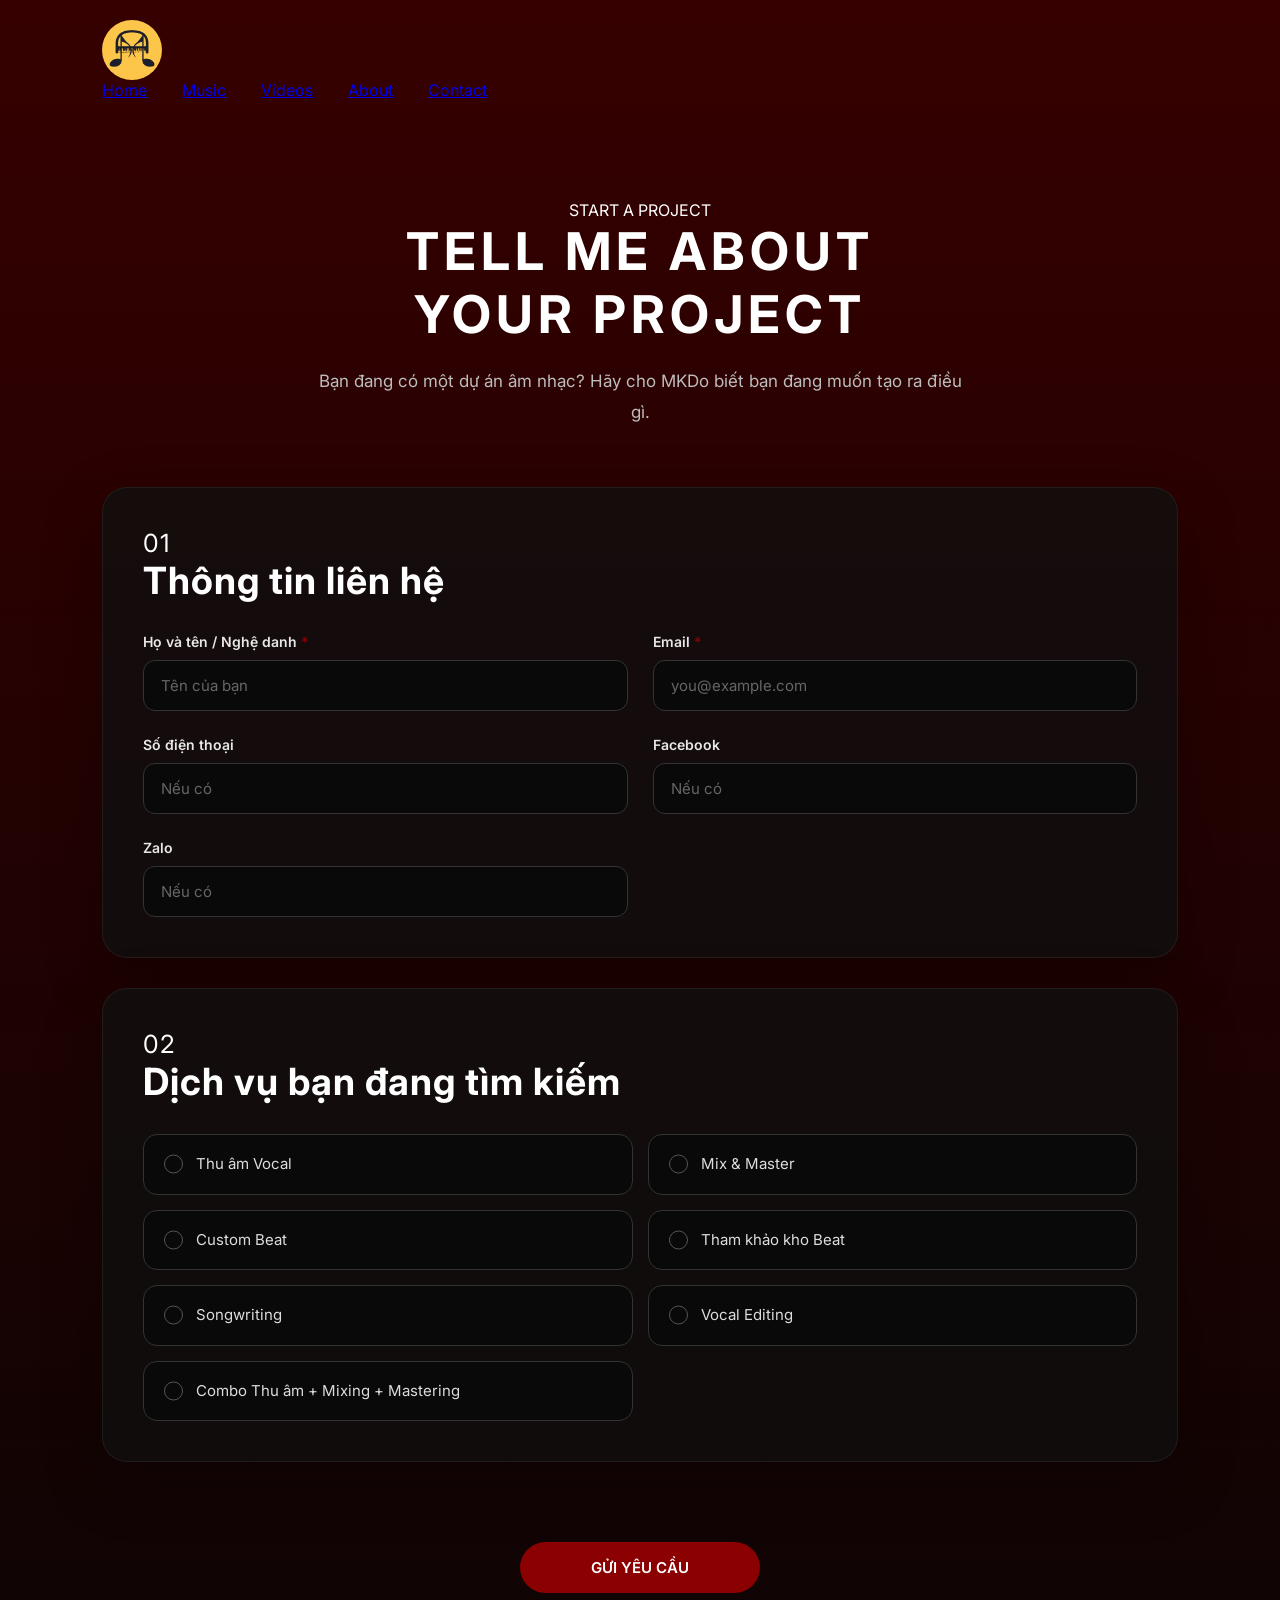
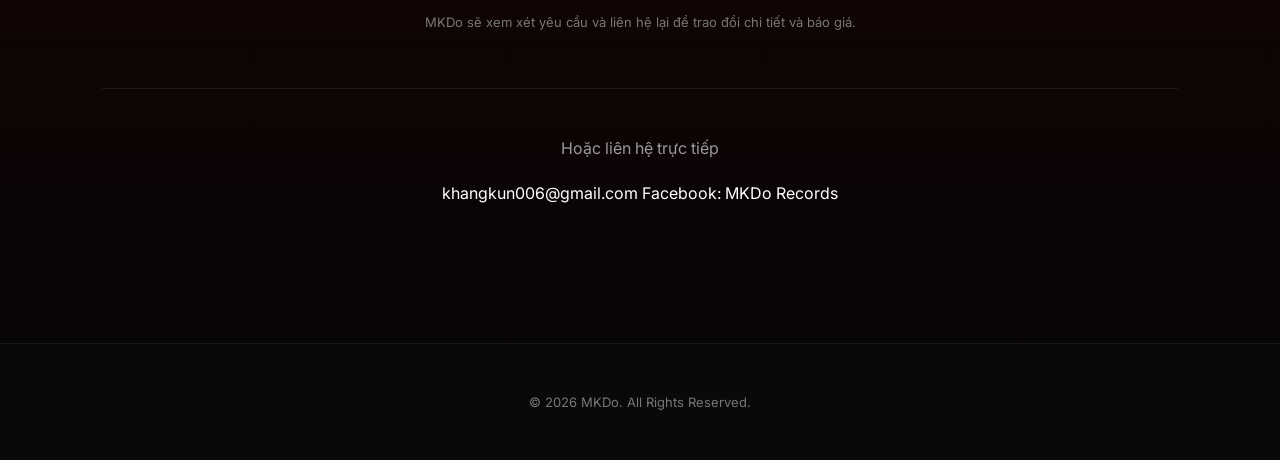
==== contact.html @ 84977eb6 "contact form" ====
<!DOCTYPE html>
<html lang="vi">

<head>

    <meta charset="UTF-8">

    <meta
        name="viewport"
        content="width=device-width, initial-scale=1.0"
    >

    <title>Contact | MKDo</title>

    <!-- Giữ font giống website hiện tại -->
    <link rel="preconnect" href="https://fonts.googleapis.com">

    <link
        href="https://fonts.googleapis.com/css2?family=Inter:wght@300;400;500;600;700;800&display=swap"
        rel="stylesheet"
    >

    <!-- Font Awesome nếu website hiện tại đang dùng -->
    <link
        rel="stylesheet"
        href="https://cdnjs.cloudflare.com/ajax/libs/font-awesome/6.5.2/css/all.min.css"
    >

    <!-- Dùng CSS hiện tại -->
    <link
        rel="stylesheet"
        href="css/style.css"
    >

</head>


<body>


<!-- ================= HEADER ================= -->

<header>

    <div class="logo">

        <a href="index.html">

            <img
                src="assets/images/logo.jpg"
                alt="MKDo"
            >

        </a>

    </div>


    <nav class="nav-links">

        <a href="index.html#home">
            Home
        </a>

        <a href="index.html#music">
            Music
        </a>

        <a href="index.html#videos">
            Videos
        </a>

        <a href="index.html#about">
            About
        </a>

        <a href="index.html#contact">
            Contact
        </a>

    </nav>


    <button
        class="menu-toggle"
        aria-label="Open menu"
    >
        ☰
    </button>

</header>


<div class="menu-overlay"></div>



<!-- ================= CONTACT FORM ================= -->

<main class="project-page">


    <section class="project-section">


        <div class="project-container">


            <!-- ================= HEADING ================= -->

            <div class="project-heading">

                <span class="section-label">
                    START A PROJECT
                </span>

                <h1>
                    TELL ME ABOUT<br>
                    YOUR PROJECT
                </h1>

                <p>
                    Bạn đang có một dự án âm nhạc?
                    Hãy cho MKDo biết bạn đang muốn
                    tạo ra điều gì.
                </p>

            </div>



            <!-- ================= FORM ================= -->

            <form
                id="projectForm"
                class="project-form"
                novalidate
            >


                <!-- ================= 01 ================= -->

                <div class="form-section">


                    <div class="form-section-title">

                        <span>
                            01
                        </span>

                        <h2>
                            Thông tin liên hệ
                        </h2>

                    </div>


                    <div class="form-grid">


                        <!-- NAME -->

                        <div class="form-group">

                            <label for="name">
                                Họ và tên / Nghệ danh
                                <span>*</span>
                            </label>

                            <input
                                type="text"
                                id="name"
                                name="name"
                                placeholder="Tên của bạn"
                                required
                            >

                            <small class="form-error"></small>

                        </div>


                        <!-- EMAIL -->

                        <div class="form-group">

                            <label for="email">
                                Email
                                <span>*</span>
                            </label>

                            <input
                                type="email"
                                id="email"
                                name="email"
                                placeholder="you@example.com"
                                required
                            >

                            <small class="form-error"></small>

                        </div>


                        <!-- PHONE -->

                        <div class="form-group">

                            <label for="phone">
                                Số điện thoại
                            </label>

                            <input
                                type="tel"
                                id="phone"
                                name="phone"
                                placeholder="Nếu có"
                            >

                        </div>


                        <!-- FACEBOOK -->

                        <div class="form-group">

                            <label for="facebook">
                                Facebook
                            </label>

                            <input
                                type="text"
                                id="facebook"
                                name="facebook"
                                placeholder="Nếu có"
                            >

                        </div>


                        <!-- ZALO -->

                        <div class="form-group">

                            <label for="zalo">
                                Zalo
                            </label>

                            <input
                                type="text"
                                id="zalo"
                                name="zalo"
                                placeholder="Nếu có"
                            >

                        </div>


                    </div>

                </div>



                <!-- ================= 02 ================= -->

                <div class="form-section">


                    <div class="form-section-title">

                        <span>
                            02
                        </span>

                        <h2>
                            Dịch vụ bạn đang tìm kiếm
                        </h2>

                    </div>


                    <div class="service-options">


                        <label class="service-option">

                            <input
                                type="radio"
                                name="service"
                                value="Thu âm Vocal"
                                required
                            >

                            <span>
                                Thu âm Vocal
                            </span>

                        </label>


                        <label class="service-option">

                            <input
                                type="radio"
                                name="service"
                                value="Mix & Master"
                            >

                            <span>
                                Mix & Master
                            </span>

                        </label>


                        <label class="service-option">

                            <input
                                type="radio"
                                name="service"
                                value="Custom Beat"
                            >

                            <span>
                                Custom Beat
                            </span>

                        </label>


                        <label class="service-option">

                            <input
                                type="radio"
                                name="service"
                                value="Tham khảo kho Beat"
                            >

                            <span>
                                Tham khảo kho Beat
                            </span>

                        </label>


                        <label class="service-option">

                            <input
                                type="radio"
                                name="service"
                                value="Songwriting"
                            >

                            <span>
                                Songwriting
                            </span>

                        </label>


                        <label class="service-option">

                            <input
                                type="radio"
                                name="service"
                                value="Vocal Editing"
                            >

                            <span>
                                Vocal Editing
                            </span>

                        </label>


                        <label class="service-option">

                            <input
                                type="radio"
                                name="service"
                                value="Combo Thu âm + Mixing + Mastering"
                            >

                            <span>
                                Combo Thu âm + Mixing + Mastering
                            </span>

                        </label>


                    </div>


                    <small class="form-error service-error"></small>


                </div>



                <!-- ================= 03 ================= -->

                <div
                    id="projectDetails"
                    class="form-section project-details hidden"
                >


                    <div class="form-section-title">

                        <span>
                            03
                        </span>

                        <h2>
                            Thông tin dự án
                        </h2>

                    </div>


                    <div class="form-grid">


                        <!-- GENRE -->

                        <div class="form-group">

                            <label for="genre">
                                Thể loại / phong cách
                            </label>

                            <input
                                type="text"
                                id="genre"
                                name="genre"
                                placeholder="Ví dụ: Pop, R&B, Rap..."
                            >

                        </div>


                        <!-- BPM -->

                        <div
                            class="form-group field-bpm hidden"
                        >

                            <label for="bpm">
                                BPM
                            </label>

                            <input
                                type="text"
                                id="bpm"
                                name="bpm"
                                placeholder="Nếu biết"
                            >

                        </div>


                        <!-- KEY -->

                        <div
                            class="form-group field-key hidden"
                        >

                            <label for="key">
                                Key / Tông
                            </label>

                            <input
                                type="text"
                                id="key"
                                name="key"
                                placeholder="Nếu biết"
                            >

                        </div>


                        <!-- BUDGET -->

                        <div class="form-group">

                            <label for="budget">
                                Ngân sách dự kiến
                            </label>

                            <select
                                id="budget"
                                name="budget"
                            >

                                <option value="">
                                    Chọn mức ngân sách
                                </option>

                                <option>
                                    Dưới 500.000đ
                                </option>

                                <option>
                                    500.000đ – 1.000.000đ
                                </option>

                                <option>
                                    1.000.000đ – 3.000.000đ
                                </option>

                                <option>
                                    3.000.000đ – 5.000.000đ
                                </option>

                                <option>
                                    Trên 5.000.000đ
                                </option>

                                <option>
                                    Chưa xác định
                                </option>

                            </select>

                        </div>


                        <!-- DEADLINE -->

                        <div class="form-group">

                            <label for="deadline">
                                Thời gian mong muốn hoàn thành
                            </label>

                            <select
                                id="deadline"
                                name="deadline"
                            >

                                <option value="">
                                    Chọn thời gian
                                </option>

                                <option>
                                    Không gấp
                                </option>

                                <option>
                                    Trong 1 tuần
                                </option>

                                <option>
                                    1–2 tuần
                                </option>

                                <option>
                                    2–4 tuần
                                </option>

                                <option>
                                    Ngày cụ thể
                                </option>

                            </select>

                        </div>


                        <!-- REFERENCE -->

                        <div class="form-group full-width">

                            <label for="reference">
                                Reference / Nghệ sĩ /
                                Bài hát tham khảo
                            </label>

                            <input
                                type="text"
                                id="reference"
                                name="reference"
                                placeholder="Ví dụ: Die With A Smile, Bruno Mars..."
                            >

                        </div>


                        <!-- REFERENCE LINK -->

                        <div class="form-group full-width">

                            <label for="referenceLink">
                                Link Reference
                            </label>

                            <input
                                type="url"
                                id="referenceLink"
                                name="referenceLink"
                                placeholder="YouTube / Spotify / link khác"
                            >

                        </div>


                        <!-- GOOGLE DRIVE -->

                        <div
                            class="form-group
                            full-width
                            field-drive
                            hidden"
                        >

                            <label for="driveLink">
                                Link Google Drive của demo /
                                file dự án
                            </label>

                            <input
                                type="url"
                                id="driveLink"
                                name="driveLink"
                                placeholder="Dán link Google Drive nếu có"
                            >

                        </div>


                        <!-- DESCRIPTION -->

                        <div class="form-group full-width">

                            <label for="description">
                                Mô tả yêu cầu
                            </label>

                            <textarea
                                id="description"
                                name="description"
                                rows="6"
                                placeholder="Hãy mô tả ngắn gọn ý tưởng hoặc yêu cầu của bạn..."
                            ></textarea>

                        </div>


                    </div>

                </div>



                <!-- ================= SUBMIT ================= -->

                <div class="form-submit">


                    <button
                        type="submit"
                        id="submitProject"
                        class="submit-btn"
                    >

                        <span class="submit-text">
                            GỬI YÊU CẦU
                        </span>

                        <span class="submit-loading">
                            ĐANG GỬI...
                        </span>

                    </button>


                    <p class="form-note">
                        MKDo sẽ xem xét yêu cầu và liên hệ lại
                        để trao đổi chi tiết và báo giá.
                    </p>


                </div>


                <!-- STATUS -->

                <div
                    id="formStatus"
                    class="form-status"
                    role="status"
                    aria-live="polite"
                ></div>


            </form>


            <!-- ================= DIRECT CONTACT ================= -->

            <div class="project-direct-contact">

                <p>
                    Hoặc liên hệ trực tiếp
                </p>

                <a href="mailto:khangkun006@gmail.com">
                    khangkun006@gmail.com
                </a>

                <a
                    href="https://www.facebook.com/mkdorecords/"
                    target="_blank"
                    rel="noopener"
                >
                    Facebook: MKDo Records
                </a>

            </div>


        </div>

    </section>


</main>



<!-- ================= FOOTER ================= -->

<footer class="project-footer">

    <p>
        © 2026 MKDo. All Rights Reserved.
    </p>

</footer>



<!-- ================= SCRIPT ================= -->

<script src="js/script.js"></script>

</body>

</html>
---- css/style.css ----
/* Google Font */
@import url('https://fonts.googleapis.com/css2?family=Inter:wght@300;400;600;700&display=swap');
:root{

    --primary:#8B0000;
    --primary-hover:#A30000;

    --white:#ffffff;
    --gray:#bdbdbd;

}
*{
    margin:0;
    padding:0;
    box-sizing:border-box;
    font-family:'Inter',sans-serif;
}

html{
    scroll-behavior:smooth;
}

body{
    background:linear-gradient(
        to bottom,
        #360000,
        #050505
    );
    color:white;
}

/* ================= NAVBAR ================= */

header{
    position:fixed;
    top:0;
    left:0;
    width:100%;
    z-index:1000;
    padding:20px 8%;
    transition:.4s ease;
}

header.scrolled{

    background:rgba(100, 0, 0, 0.65);

    backdrop-filter:blur(20px);
    -webkit-backdrop-filter:blur(20px);

    box-shadow:0 8px 30px rgba(139,0,0,.25);

    border-bottom:1px solid rgba(255,255,255,.08);

}
.navbar{
    display:flex;
    justify-content:space-between;
    align-items:center;
}

.logo{
    display:flex;
    align-items:center;
    text-decoration:none;
}

.logo img{
    width:60px;
    height:60px;
    border-radius:50%;
    object-fit:cover;
    display:block;
}

.nav-links{
    display:flex;
    gap:35px;
    list-style:none;
}

.navbar a{
    color:white;
    text-decoration:none;
    transition:.3s;
}

.navbar a:hover{
    color:var(--primary);
}

/* ================= HERO ================= */

.hero{
    height:100vh;
     background:
        linear-gradient(
    to top,
    rgba(0,0,0,.25),
    rgba(0,0,0,.15)
),
        url("../assets/images/hero.jpg") center center/cover no-repeat;
    display:flex;
    justify-content:center;
    align-items:center;
    text-align:center;
}

.overlay{
    background:rgba(0,0,0,.55);
    width:100%;
    height:100%;
    display:flex;
    flex-direction:column;
    justify-content:center;
    align-items:center;
}

.overlay h2{
    font-size:90px;
    letter-spacing:10px;
}

.overlay p{
    margin-top:20px;
    font-size:20px;
    color:#ddd;
}

button{
    margin-top:40px;
    padding:15px 45px;
    border:none;
    background:white;
    color:black;
    cursor:pointer;
    font-size:16px;
    border-radius:50px;
    transition:.35s;
}

button:hover{
    transform:translateY(-4px);
    background:#d4d4d4;
}
.hero-buttons{
    display:flex;
    gap:20px;
    margin-top:40px;
}

.btn{
    background:var(--primary);
    color:var(--white);
    text-decoration:none;
    padding:15px 35px;
    border-radius:50px;
    font-weight:600;
    transition:.3s;
}

.btn:hover{
    transform:translateY(-4px);
    background:var(--primary-hover);
}

.btn-outline{
    border:2px solid var(--primary);
    color:var(--white);
    text-decoration:none;
    padding:15px 35px;
    border-radius:50px;
    transition:.3s;
}

.btn-outline:hover{
    background:var(--primary);
    color:var(--white);

}
.subtitle{
    margin-bottom:20px;
    letter-spacing:8px;
    color:#d7d7d7;
    font-weight:300;
    text-transform:uppercase;
    animation:fadeUp 1.2s ease;
}

.overlay h2{
    animation:fadeUp .8s ease;
}

.overlay p{
    animation:fadeUp 1.5s ease;
}

.hero-buttons{
    animation:fadeUp 1.8s ease;
}

@keyframes fadeUp{

    from{

        opacity:0;
        transform:translateY(40px);

    }

    to{

        opacity:1;
        transform:translateY(0);

    }

}
/* ================= SCROLL INDICATOR ================= */

.scroll-indicator{
    position:absolute;
    bottom:40px;
    display:flex;
    flex-direction:column;
    align-items:center;
    gap:10px;
    color:white;
    animation:bounce 2s infinite;
}

.scroll-indicator span{
    font-size:14px;
    letter-spacing:3px;
    text-transform:uppercase;
}

.mouse{
    width:28px;
    height:45px;
    border:2px solid white;
    border-radius:20px;
    display:flex;
    justify-content:center;
    padding-top:6px;
}

.wheel{
    width:4px;
    height:8px;
    background:white;
    border-radius:20px;
    animation:wheel 1.5s infinite;
}

@keyframes wheel{

    0%{
        opacity:1;
        transform:translateY(0);
    }

    100%{
        opacity:0;
        transform:translateY(12px);
    }

}

@keyframes bounce{

    0%,100%{
        transform:translateY(0);
    }

    50%{
        transform:translateY(8px);
    }

}
/* ================= ABOUT ================= */

.about{

    padding:120px 10%;

}

.about h2{

    text-align:center;
    font-size:48px;

    margin-bottom:60px;

}

.about-container{

    display:flex;

    justify-content:center;
    align-items:center;

    gap:80px;

    flex-wrap:wrap;

}

/* LEFT */

.about-slider{

    width:100%;
    max-width:550px;

    overflow:hidden;

}

.about-track{

    display:flex;

    transition:transform .7s ease;

}

.about-track img{

    width:100%;

    flex:0 0 100%;

    aspect-ratio:4/3;

    object-fit:cover;

    border-radius:25px;

    box-shadow:none;

}

.about-dots{

    margin-top:25px;

    text-align:center;

}

.dot{

    width:10px;
    height:10px;

    background:#666;

    border-radius:50%;

    display:inline-block;

    margin:0 6px;

    transition:.3s;

}

.dot.active{

    background:#8B0000;

}

/* RIGHT */

.about-text{

    flex:1;

    min-width:320px;

}

.about-text h3{

    font-size:42px;

    margin-bottom:25px;

}

.about-text p{

    color:#bdbdbd;

    line-height:1.9;

    font-size:18px;

}

/* ================= MOBILE JOURNEY ================= */

.journey-mobile-overlay{

    display:none;

}

@media (max-width:900px){

    .journey{

        padding:80px 0;

    }

    .journey-container{

        display:block;

    }

    /* Ẩn phần text desktop */

    .journey-text{

        display:none;

    }

    .journey-slider{

    flex:1;

    overflow:hidden;

    border-radius:25px;

    position:relative;

}

    .journey-track img{

        width:100%;

        height:80vh;

        object-fit:cover;

        border-radius:0;

    }

    .journey-mobile-overlay{

        display:flex;

        flex-direction:column;

        justify-content:flex-end;

        position:absolute;

        inset:0;

        padding:45px 28px;

        background:linear-gradient(
            to top,
            rgba(0,0,0,.85),
            rgba(0,0,0,.35),
            transparent
        );

    }

    #journey-year-mobile{

        color:#8B0000;

        font-weight:700;

        font-size:18px;

        margin-bottom:10px;

    }

    #journey-title-mobile{

        font-size:36px;

        margin-bottom:20px;

    }

    #journey-desc-mobile{

        font-size:17px;

        color:#e3e3e3;

        line-height:1.8;

        max-width:100%;

    }

    .journey-dots{

        display:none;

    }

    .journey-dots-mobile{

        display:flex;

        gap:12px;

        margin-top:35px;

    }

}
/* ================= LATEST RELEASE ================= */

.release{
    padding:120px 10%;
}

.release h2{
    text-align:center;
    font-size:48px;
    margin-bottom:60px;
}

.release-card{

    display:flex;
    align-items:center;
    justify-content:center;
    gap:60px;
    flex-wrap:wrap;

}

.release-card img{

    width:340px;
    border-radius:20px;
    box-shadow:0 20px 60px rgba(0,0,0,.5);

}

.release-info{

    max-width:500px;

}

.release-info h3{

    font-size:42px;
    margin-bottom:20px;

}

.release-info p{

    color:#bfbfbf;
    line-height:1.8;
    margin-bottom:30px;

}

.release-buttons{

    display:flex;
    gap:20px;
    flex-wrap:wrap;

}
.release-card img{
    transition: transform .4s ease, box-shadow .4s ease;
}

.release-card img:hover{
    transform: scale(1.05) rotate(-1deg);
    box-shadow:0 30px 70px rgba(139,0,0,.45);
}
/* ================= SONGS ================= */

.songs{

    padding:120px 10%;

}

.songs h2{

    text-align:center;
    font-size:48px;
    margin-bottom:60px;

}

.song-grid{

    display:grid;
    grid-template-columns:repeat(auto-fit,minmax(280px,1fr));
    gap:30px;

}

.song-card{

    background:#101010;
    padding:35px;
    border-radius:20px;
    transition:.35s;

}

.song-card:hover{

    transform:translateY(-8px);
    background:#181818;

}

.song-card h3{

    font-size:28px;
    margin-bottom:15px;

}

.song-card p{

    color:#aaa;
    margin-bottom:25px;

}

.btn-small{

    color:var(--white);
    text-decoration:none;

    border:1px solid var(--primary);

    padding:10px 20px;
    border-radius:40px;

    display:inline-block;

    transition:.3s;

}

.btn-small:hover{

    background:var(--primary);
    color:var(--white);

}
/* ================= MUSIC VIDEOS ================= */

.videos{
    padding:120px 10%;
    text-align:center;
}

.video-container{
    max-width:1000px;
    margin:0 auto;
}

.video-container iframe{
    width:100%;
    aspect-ratio:16 / 9;
    border:none;
    border-radius:20px;
}
/* ================= FOOTER ================= */

footer{

    padding:80px 10%;
    text-align:center;
    background:#090909;
    margin-top:120px;

}

footer h2{

    font-size:42px;
    margin-bottom:15px;
    letter-spacing:5px;

}

footer p{

    color:#999;

}

.socials{

    margin:35px 0;
    display:flex;
    justify-content:center;
    gap:30px;
    flex-wrap:wrap;

}

.socials a{

    color:white;
    text-decoration:none;
    transition:.3s;

}

.socials a:hover{

    color:#7d7d7d;

}

.copyright{

    margin-top:40px;
    font-size:14px;

}
/* ================= SCROLL ANIMATION ================= */

.reveal{
    opacity:0;
    transform:translateY(80px);
    transition:all .8s ease;
}

.reveal.active{
    opacity:1;
    transform:translateY(0);
}
/* ================= CONTACT ================= */

.contact-info{
    margin-top:40px;
}

.contact-info p{
    margin:18px 0;
    font-size:18px;
}

.contact-info a{
    color:white;
    text-decoration:none;
    transition:.3s;
}

.contact-info a:hover{
    color:var(--primary);
}
/* ================= MOBILE MENU ================= */

.menu-toggle{
    display:none;
    font-size:34px;
    cursor:pointer;
    color:#fff;
    z-index:1100;
}

.menu-overlay{
    position:fixed;
    inset:0;
    background:rgba(0,0,0,.45);
    opacity:0;
    pointer-events:none;
    transition:.35s;
    z-index:998;
}

.menu-overlay.active{
    opacity:1;
    pointer-events:auto;
}

@media (max-width:768px){

    .menu-toggle{
        display:block;
    }

    .nav-links{

        position:fixed;

        top:0;
        right:-100%;

        width:260px;
        height:100vh;

        background:#111;

        display:flex;
        flex-direction:column;

        justify-content:center;
        align-items:center;

        gap:35px;

        transition:right .35s ease;

        z-index:999;

    }

    .nav-links.active{
        right:0;
    }

}
/* ================= SMART LINK ================= */

.smartlink{

    position:fixed;
    inset:0;

    background:rgba(0,0,0,.75);

    display:flex;
    justify-content:center;
    align-items:center;

    opacity:0;
    visibility:hidden;

    transition:.3s;

    z-index:3000;

}

.smartlink.active{

    opacity:1;
    visibility:visible;

}

.smartlink-box{

    width:380px;
    max-width:90%;

    background:#101010;

    border-radius:25px;

    padding:40px;

    text-align:center;

    position:relative;

    box-shadow:0 20px 60px rgba(0,0,0,.5);

}

.smartlink-box img{

    width:90px;
    height:90px;

    border-radius:50%;

    object-fit:cover;

    margin-bottom:20px;

}

.smartlink-box h2{

    margin-bottom:10px;
    font-size:32px;

}

.smartlink-box p{

    color:#bdbdbd;
    margin-bottom:30px;

}

.smart-btn{

    display:flex;
    align-items:center;
    gap:15px;

    width:100%;

    padding:16px 24px;

    margin:15px 0;

    text-decoration:none;

    color:white;

    border-radius:18px;

    font-size:18px;
    font-weight:600;

    transition:.3s;

}

.smart-btn i{

    width:28px;

    font-size:24px;

    text-align:center;

}

.smart-btn:hover{

    transform:translateY(-4px);

}

/* ===== PLATFORM COLORS ===== */

.spotify{

    background:#1DB954;

}

.apple{

    background:#000;
    border:1px solid #444;

}

.youtube{

    background:#FF0000;

}

.instagram{

    background:linear-gradient(
        45deg,
        #f58529,
        #dd2a7b,
        #8134af,
        #515bd4
    );

}

.facebook{

    background:#1877F2;

}

.contact-link{

    background:#444;

}

.close-smartlink{

    position:absolute;

    top:20px;
    right:25px;

    font-size:34px;

    cursor:pointer;

    transition:.3s;

}

.close-smartlink:hover{

    transform:rotate(90deg);

}
/* ================= THE JOURNEY ================= */

.journey{

    padding:140px 10%;

}

.journey-container{

    display:flex;

    align-items:center;

    gap:80px;

}

.journey-text{

    flex:1;

}

.journey-text h2{

    font-size:52px;

    margin-bottom:25px;

}

#journey-year{

    display:block;

    color:#8B0000;

    font-weight:700;

    margin-bottom:15px;
    transition:.35s;

}

#journey-title{

    font-size:36px;

    margin-bottom:20px;
    transition:.35s;

}

#journey-desc{

    color:#d3d3d3;

    line-height:2;

    max-width:520px;
    transition:.35s;

}

.journey-dots{

    display:flex;

    gap:12px;

    margin-top:40px;

}

.journey-dot{

    width:11px;

    height:11px;

    border-radius:50%;

    background:#666;

    transition:.35s;

}

.journey-dot.active{

    background:#8B0000;

    transform:scale(1.3);

}

.journey-slider{

    flex:1;

    position:relative;

    overflow:hidden;

    border-radius:25px;

}

.journey-track{

    display:flex;

    transition:transform .8s ease;

}

.journey-track img{

    flex:0 0 100%;

    width:100%;

    aspect-ratio:4/3;

    object-fit:cover;

}

.journey-mobile-overlay{

    display:none;

}


/* ================= MOBILE ================= */

@media(max-width:900px){

.journey{

    padding:0;

}

.journey-container{

    display:block;

}

.journey-text{

    display:none;

}

.journey-slider{

    border-radius:0;

}

.journey-track img{

    width:100%;

    height:82vh;

    object-fit:cover;

    border-radius:0;

}

.journey-mobile-overlay{

    display:flex;

    flex-direction:column;

    justify-content:flex-end;

    position:absolute;

    inset:0;

    padding:35px;

    background:linear-gradient(

        to top,

        rgba(0,0,0,.92),

        rgba(0,0,0,.55),

        transparent

    );

}

#journey-year-mobile{

    color:#8B0000;

    font-weight:700;

    font-size:17px;

    margin-bottom:10px;

}

#journey-title-mobile{

    font-size:34px;

    margin-bottom:18px;

}

#journey-desc-mobile{

    color:white;

    line-height:1.8;

}

.journey-dots{

    display:none;

}

.journey-dots-mobile{

    display:flex;

    gap:12px;

    margin-top:35px;

}

}
/* =========================================================
   PROJECT INQUIRY PAGE
   ========================================================= */

.project-page{
    min-height:100vh;
    padding-top:120px;
}

.project-section{
    padding:80px 8% 120px;
}

.project-container{
    max-width:1100px;
    margin:0 auto;
}

/* ================= PROJECT HEADING ================= */

.project-heading{
    text-align:center;
    margin-bottom:60px;
}

.project-heading h1{
    font-size:52px;
    letter-spacing:5px;
    margin-bottom:20px;
}

.project-heading p{
    color:#bdbdbd;
    font-size:17px;
    line-height:1.8;
    max-width:650px;
    margin:0 auto;
}

/* ================= FORM ================= */

.project-form{
    width:100%;
}

.form-section{
    background:rgba(16,16,16,.78);
    border:1px solid rgba(255,255,255,.07);
    border-radius:25px;
    padding:40px;
    margin-bottom:30px;
    box-shadow:0 20px 60px rgba(0,0,0,.25);
}

.form-section-title{
    font-size:25px;
    margin-bottom:30px;
    letter-spacing:1px;
}

.form-grid{
    display:grid;
    grid-template-columns:repeat(2,1fr);
    gap:25px;
}

.form-group{
    display:flex;
    flex-direction:column;
}

.form-group.full-width{
    grid-column:1 / -1;
}

.form-group label{
    font-size:14px;
    font-weight:600;
    margin-bottom:10px;
    color:#e8e8e8;
}

.form-group label span{
    color:#8B0000;
}

.form-group input,
.form-group select,
.form-group textarea{

    width:100%;

    background:#090909;

    border:1px solid #333;

    border-radius:12px;

    padding:15px 17px;

    color:white;

    font-family:'Inter',sans-serif;

    font-size:15px;

    outline:none;

    transition:.3s;

}

.form-group input::placeholder,
.form-group textarea::placeholder{
    color:#666;
}

.form-group select{
    cursor:pointer;
}

.form-group select option{
    background:#101010;
    color:white;
}

.form-group textarea{
    min-height:150px;
    resize:vertical;
    line-height:1.7;
}

.form-group input:focus,
.form-group select:focus,
.form-group textarea:focus{

    border-color:var(--primary);

    box-shadow:0 0 0 3px rgba(139,0,0,.12);

}

/* ================= SERVICES ================= */

.service-options{
    display:grid;
    grid-template-columns:repeat(2,1fr);
    gap:15px;
}

.service-option{

    position:relative;

    display:flex;
    align-items:center;

    padding:18px 20px;

    background:#090909;

    border:1px solid #333;

    border-radius:14px;

    cursor:pointer;

    transition:.3s;

}

.service-option:hover{

    border-color:#666;

    transform:translateY(-2px);

}

.service-option input{

    position:absolute;

    opacity:0;

    pointer-events:none;

}

.service-option span{

    position:relative;

    padding-left:32px;

    color:#ddd;

    font-size:15px;

    line-height:1.5;

}

.service-option span::before{

    content:"";

    position:absolute;

    left:0;
    top:50%;

    transform:translateY(-50%);

    width:17px;
    height:17px;

    border:1px solid #555;

    border-radius:50%;

    transition:.25s;

}

.service-option span::after{

    content:"";

    position:absolute;

    left:5px;
    top:50%;

    width:9px;
    height:9px;

    transform:translateY(-50%) scale(0);

    background:var(--primary);

    border-radius:50%;

    transition:.25s;

}

.service-option:has(input:checked){

    border-color:var(--primary);

    background:rgba(139,0,0,.08);

}

.service-option input:checked + span::before{

    border-color:var(--primary);

}

.service-option input:checked + span::after{

    transform:translateY(-50%) scale(1);

}

/* ================= DYNAMIC FIELDS ================= */

.hidden{
    display:none !important;
}

.project-details.hidden{
    display:none;
}

/* ================= ERROR ================= */

.form-error,
.service-error{

    color:#ff7777;

    font-size:13px;

    margin-top:8px;

    display:none;

}

.form-error.active,
.service-error.active{
    display:block;
}

/* ================= SUBMIT ================= */

.form-submit{

    display:flex;

    flex-direction:column;

    align-items:center;

    margin-top:40px;

}

.submit-btn{

    display:inline-flex;

    align-items:center;

    justify-content:center;

    gap:12px;

    min-width:240px;

    padding:16px 35px;

    border:none;

    border-radius:50px;

    background:var(--primary);

    color:white;

    font-family:'Inter',sans-serif;

    font-size:15px;

    font-weight:600;

    cursor:pointer;

    transition:.3s;

}

.submit-btn:hover{

    background:var(--primary-hover);

    transform:translateY(-4px);

    box-shadow:0 12px 30px rgba(139,0,0,.25);

}

.submit-btn:disabled{

    opacity:.6;

    cursor:not-allowed;

    transform:none;

}

.submit-loading{
    display:none;
}

.submit-btn.loading .submit-text{
    display:none;
}

.submit-btn.loading .submit-loading{
    display:inline-block;
}

.form-note{

    margin-top:18px;

    color:#777;

    font-size:13px;

    text-align:center;

    line-height:1.7;

}

/* ================= FORM STATUS ================= */

.form-status{

    width:100%;

    max-width:600px;

    margin:25px auto 0;

    padding:15px 20px;

    border-radius:12px;

    text-align:center;

    font-size:14px;

    line-height:1.6;

    display:none;

}

.form-status.success{

    display:block;

    background:rgba(30,130,70,.12);

    border:1px solid rgba(70,180,110,.3);

    color:#8ee0a8;

}

.form-status.error{

    display:block;

    background:rgba(139,0,0,.12);

    border:1px solid rgba(180,60,60,.35);

    color:#ff9b9b;

}

/* ================= DIRECT CONTACT ================= */

.project-direct-contact{

    text-align:center;

    margin-top:55px;

    padding-top:45px;

    border-top:1px solid rgba(255,255,255,.08);

}

.project-direct-contact h3{

    font-size:24px;

    margin-bottom:12px;

}

.project-direct-contact p{

    color:#999;

    line-height:1.8;

    margin-bottom:20px;

}

.project-direct-contact a{

    color:white;

    text-decoration:none;

    transition:.3s;

}

.project-direct-contact a:hover{

    color:var(--primary);

}

/* ================= HOMEPAGE START PROJECT BUTTON ================= */

.contact-action{

    margin-top:35px;

}

.contact-project-btn{

    display:inline-flex;

    align-items:center;

    justify-content:center;

    gap:15px;

    padding:15px 28px;

    border:1px solid var(--primary);

    border-radius:50px;

    background:transparent;

    color:white;

    text-decoration:none;

    font-size:14px;

    font-weight:600;

    letter-spacing:1px;

    transition:.35s;

}

.contact-project-btn:hover{

    background:var(--primary);

    color:white;

    transform:translateY(-4px);

    box-shadow:0 12px 30px rgba(139,0,0,.25);

}

.contact-arrow{

    font-size:18px;

    transition:.3s;

}

.contact-project-btn:hover .contact-arrow{

    transform:translate(3px,-3px);

}

/* ================= PROJECT FOOTER ================= */

.project-footer{

    text-align:center;

    padding:50px 20px;

    margin-top:20px;

    border-top:1px solid rgba(255,255,255,.06);

    background:#090909;

}

.project-footer p{

    color:#777;

    font-size:13px;

}

/* =========================================================
   RESPONSIVE
   ========================================================= */

@media(max-width:768px){

    .project-page{
        padding-top:100px;
    }

    .project-section{
        padding:60px 5% 90px;
    }

    .project-heading{
        margin-bottom:40px;
    }

    .project-heading h1{
        font-size:38px;
        letter-spacing:3px;
    }

    .project-heading p{
        font-size:15px;
    }

    .form-section{
        padding:28px 22px;
        border-radius:20px;
    }

    .form-section-title{
        font-size:21px;
        margin-bottom:25px;
    }

    .form-grid{
        grid-template-columns:1fr;
        gap:20px;
    }

    .form-group.full-width{
        grid-column:auto;
    }

    .service-options{
        grid-template-columns:1fr;
    }

    .service-option{
        padding:16px 17px;
    }

    .form-group input,
    .form-group select,
    .form-group textarea{
        font-size:16px;
    }

    .submit-btn{
        width:100%;
        max-width:320px;
    }

    .project-direct-contact{
        margin-top:40px;
    }

}

/* ================= SMALL MOBILE ================= */

@media(max-width:480px){

    .project-page{
        padding-top:90px;
    }

    .project-section{
        padding:50px 4% 70px;
    }

    .project-heading h1{
        font-size:31px;
        letter-spacing:2px;
    }

    .project-heading p{
        font-size:14px;
    }

    .form-section{
        padding:24px 17px;
    }

    .form-section-title{
        font-size:20px;
    }

    .service-option span{
        font-size:14px;
    }

    .contact-project-btn{
        width:100%;
        max-width:280px;
    }

}
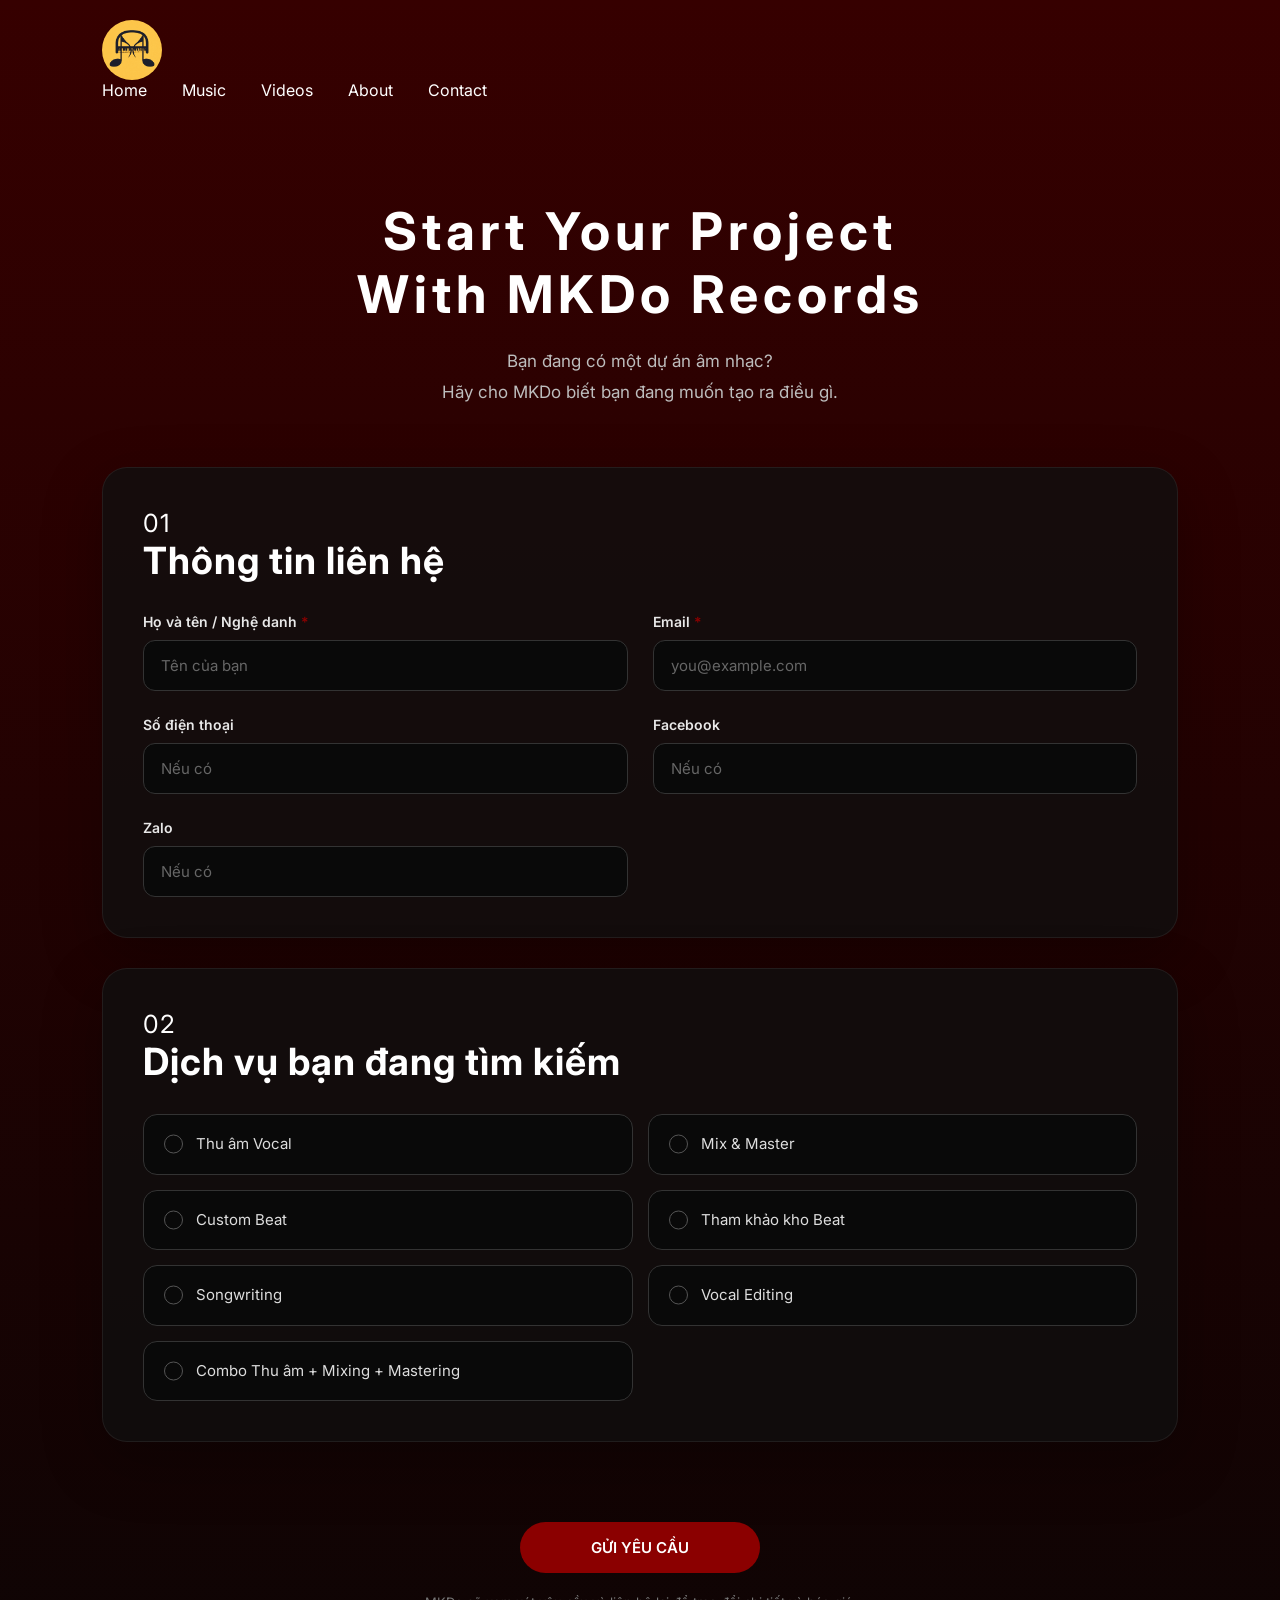
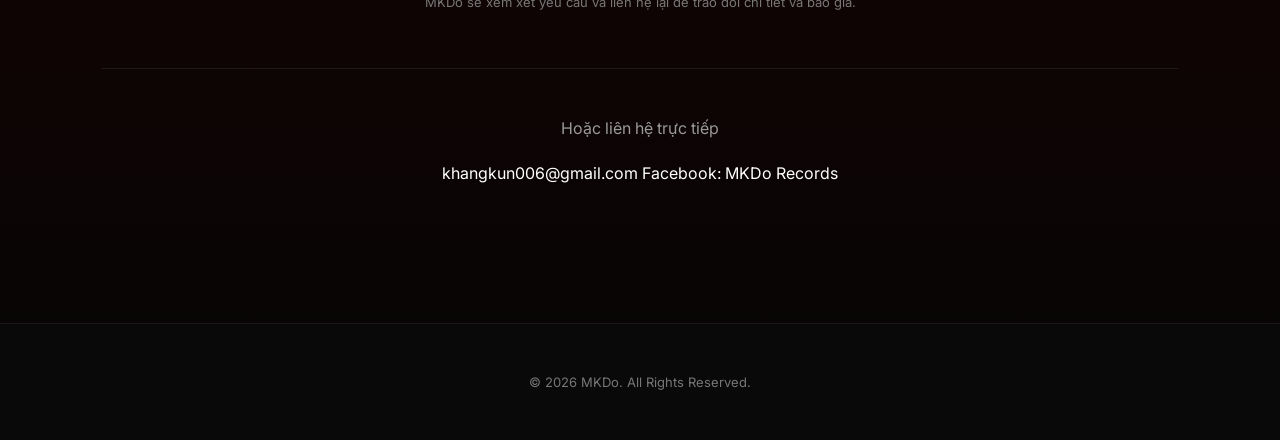
==== commit 87b7dc36: "update" ====
--- a/contact.html
+++ b/contact.html
@@ -110,19 +110,16 @@
 
             <div class="project-heading">
 
-                <span class="section-label">
-                    START A PROJECT
-                </span>
+            
 
                 <h1>
-                    TELL ME ABOUT<br>
-                    YOUR PROJECT
+                    Start Your Project<br>
+                    With MKDo Records
                 </h1>
 
                 <p>
-                    Bạn đang có một dự án âm nhạc?
-                    Hãy cho MKDo biết bạn đang muốn
-                    tạo ra điều gì.
+                    Bạn đang có một dự án âm nhạc?<br>
+                    Hãy cho MKDo biết bạn đang muốn tạo ra điều gì.
                 </p>
 
             </div>
@@ -154,7 +151,7 @@
                         </h2>
 
                     </div>
-
+  
 
                     <div class="form-grid">
 
@@ -566,7 +563,13 @@
                                 </option>
 
                             </select>
-
+<input
+    type="date"
+    id="specificDeadline"
+    name="specificDeadline"
+    class="specific-deadline"
+    style="display: none;"
+>
                         </div>
 
 
--- a/css/style.css
+++ b/css/style.css
@@ -79,14 +79,34 @@
     list-style:none;
 }
 
-.navbar a{
+.nav-links a{
+    position:relative;
     color:white;
     text-decoration:none;
     transition:.3s;
 }
 
-.navbar a:hover{
+.nav-links a::after{
+    content:"";
+
+    position:absolute;
+    left:0;
+    bottom:-8px;
+
+    width:0;
+    height:2px;
+
+    background:var(--primary);
+
+    transition:.3s ease;
+}
+
+.nav-links a:hover{
     color:var(--primary);
+}
+
+.nav-links a:hover::after{
+    width:100%;
 }
 
 /* ================= HERO ================= */
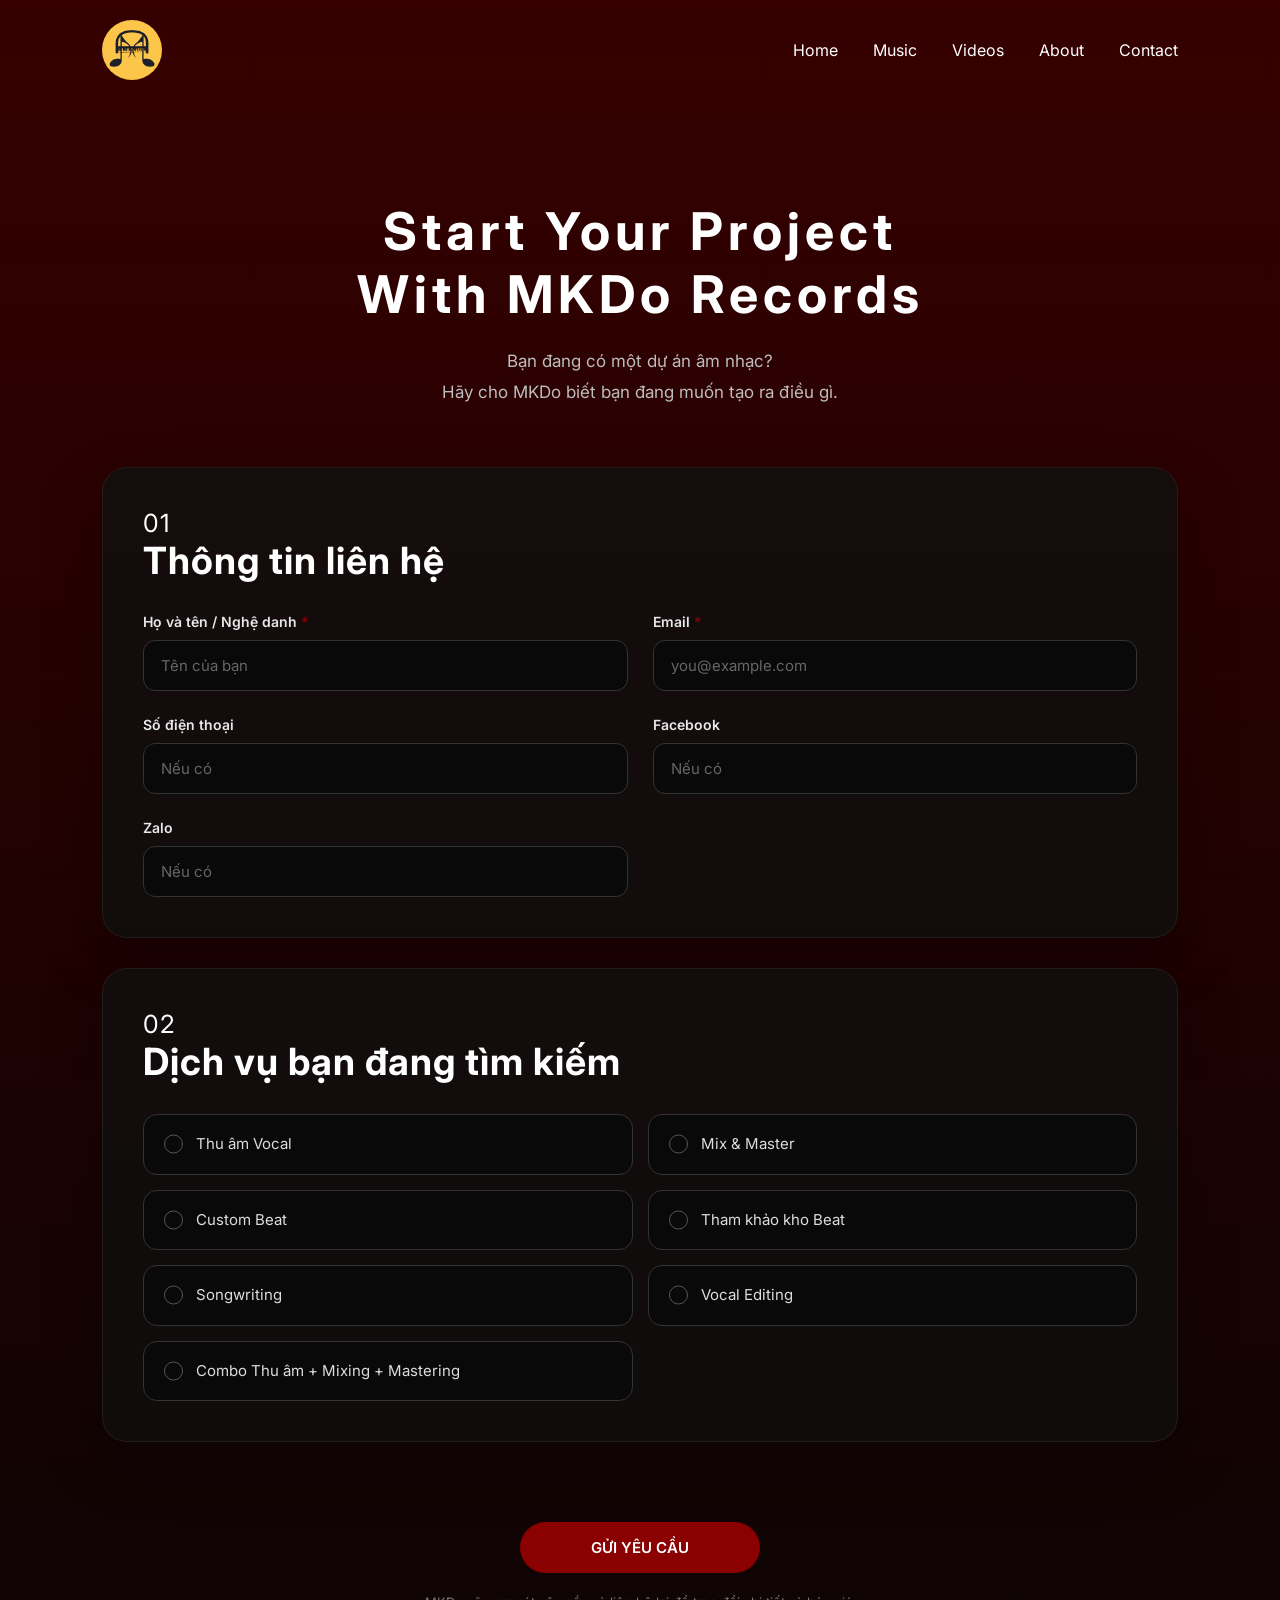
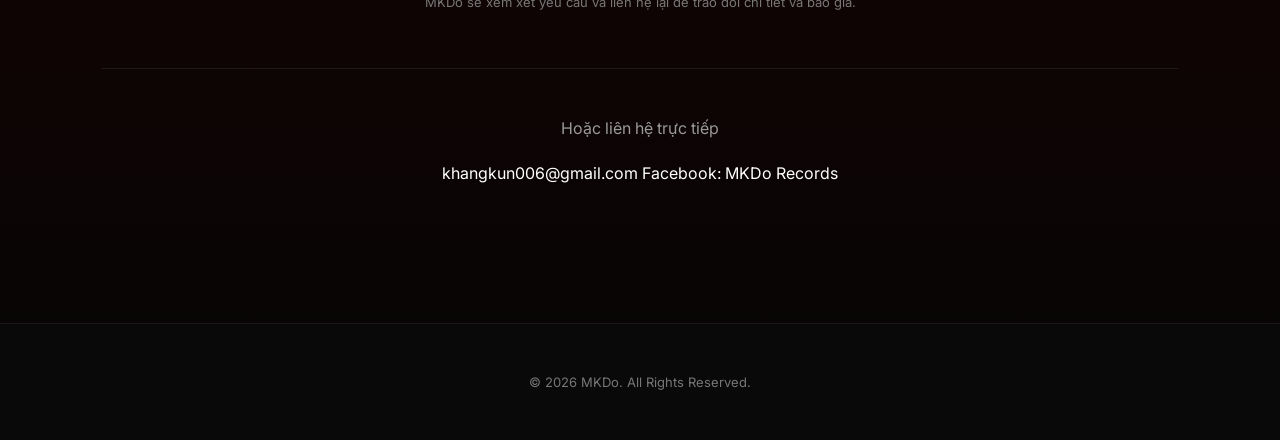
==== commit e3474995: "fix nut" ====
--- a/contact.html
+++ b/contact.html
@@ -35,58 +35,32 @@
 </head>
 
 
-<body>
+<body class="page-project">
 
 
 <!-- ================= HEADER ================= -->
 
 <header>
 
-    <div class="logo">
-
-        <a href="index.html">
-
-            <img
-                src="assets/images/logo.jpg"
-                alt="MKDo"
-            >
-
+    <nav class="navbar">
+
+        <a href="index.html#home" class="logo">
+            <img src="assets/images/logo.jpg" alt="MKDo">
         </a>
 
-    </div>
-
-
-    <nav class="nav-links">
-
-        <a href="index.html#home">
-            Home
-        </a>
-
-        <a href="index.html#music">
-            Music
-        </a>
-
-        <a href="index.html#videos">
-            Videos
-        </a>
-
-        <a href="index.html#about">
-            About
-        </a>
-
-        <a href="index.html#contact">
-            Contact
-        </a>
+        <ul class="nav-links">
+            <li><a href="index.html#home">Home</a></li>
+            <li><a href="index.html#music">Music</a></li>
+            <li><a href="index.html#videos">Videos</a></li>
+            <li><a href="index.html#about">About</a></li>
+            <li><a href="index.html#contact">Contact</a></li>
+        </ul>
+
+        <div class="menu-toggle">
+            ☰
+        </div>
 
     </nav>
-
-
-    <button
-        class="menu-toggle"
-        aria-label="Open menu"
-    >
-        ☰
-    </button>
 
 </header>
 
--- a/css/style.css
+++ b/css/style.css
@@ -821,7 +821,7 @@
 }
 
 @media (max-width:768px){
-
+   
     .menu-toggle{
         display:block;
     }
@@ -1973,4 +1973,13 @@
         max-width:280px;
     }
 
+}
+@media (max-width:768px){
+
+    body.page-project header{
+        display:flex;
+        align-items:center;
+        justify-content:space-between;
+    }
+
 }
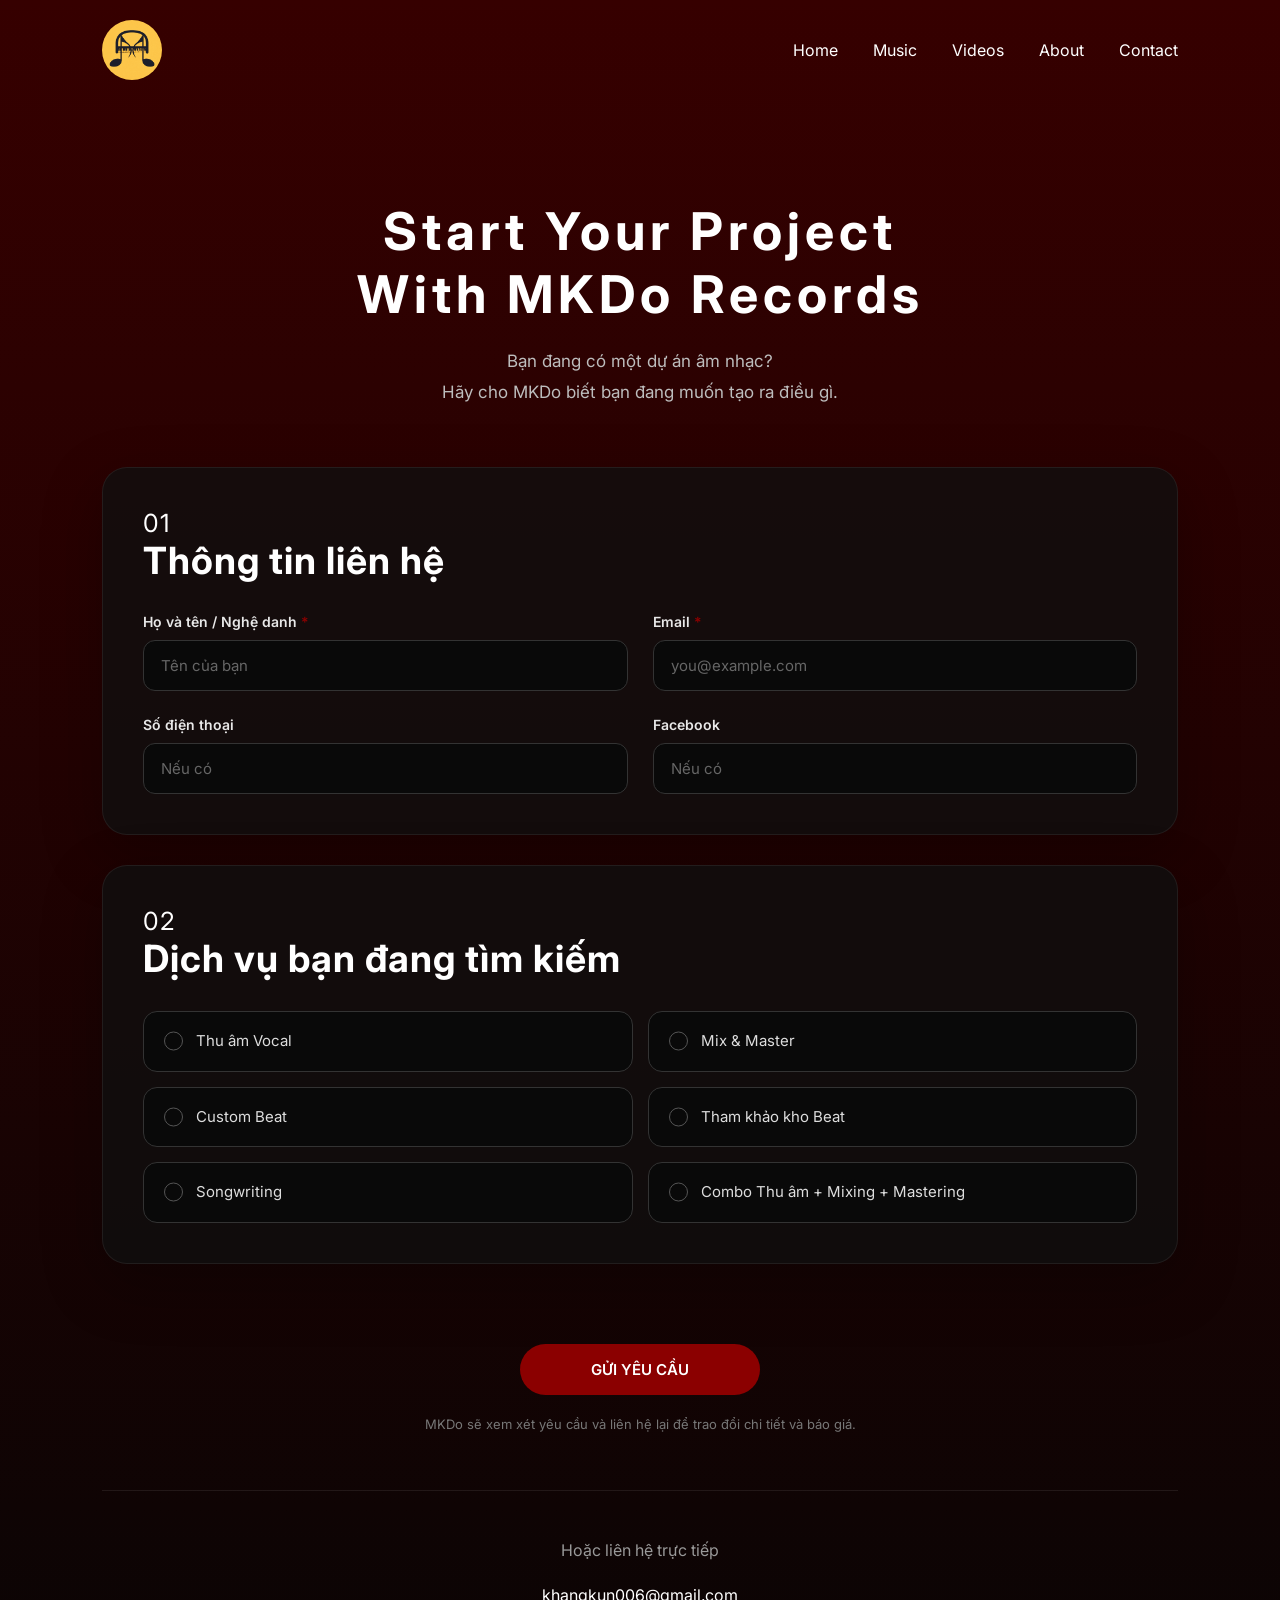
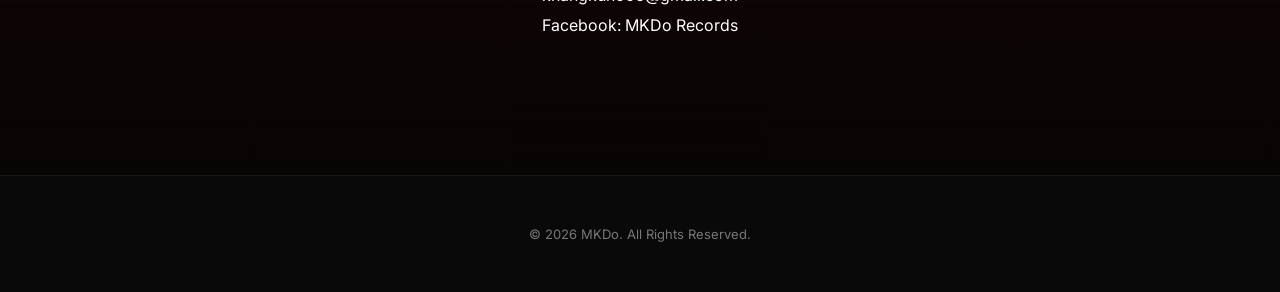
==== commit fb02693e: "fix dich vu" ====
--- a/contact.html
+++ b/contact.html
@@ -35,7 +35,7 @@
 </head>
 
 
-<body class="page-project">
+<body>
 
 
 <!-- ================= HEADER ================= -->
@@ -210,22 +210,7 @@
                         </div>
 
 
-                        <!-- ZALO -->
-
-                        <div class="form-group">
-
-                            <label for="zalo">
-                                Zalo
-                            </label>
-
-                            <input
-                                type="text"
-                                id="zalo"
-                                name="zalo"
-                                placeholder="Nếu có"
-                            >
-
-                        </div>
+                       
 
 
                     </div>
@@ -329,23 +314,7 @@
                             </span>
 
                         </label>
-
-
-                        <label class="service-option">
-
-                            <input
-                                type="radio"
-                                name="service"
-                                value="Vocal Editing"
-                            >
-
-                            <span>
-                                Vocal Editing
-                            </span>
-
-                        </label>
-
-
+         
                         <label class="service-option">
 
                             <input
@@ -371,264 +340,123 @@
 
 
 
-                <!-- ================= 03 ================= -->
-
-                <div
-                    id="projectDetails"
-                    class="form-section project-details hidden"
-                >
-
-
-                    <div class="form-section-title">
-
-                        <span>
-                            03
-                        </span>
-
-                        <h2>
-                            Thông tin dự án
-                        </h2>
-
-                    </div>
-
-
-                    <div class="form-grid">
-
-
-                        <!-- GENRE -->
-
-                        <div class="form-group">
-
-                            <label for="genre">
-                                Thể loại / phong cách
-                            </label>
-
-                            <input
-                                type="text"
-                                id="genre"
-                                name="genre"
-                                placeholder="Ví dụ: Pop, R&B, Rap..."
-                            >
-
-                        </div>
-
-
-                        <!-- BPM -->
-
-                        <div
-                            class="form-group field-bpm hidden"
-                        >
-
-                            <label for="bpm">
-                                BPM
-                            </label>
-
-                            <input
-                                type="text"
-                                id="bpm"
-                                name="bpm"
-                                placeholder="Nếu biết"
-                            >
-
-                        </div>
-
-
-                        <!-- KEY -->
-
-                        <div
-                            class="form-group field-key hidden"
-                        >
-
-                            <label for="key">
-                                Key / Tông
-                            </label>
-
-                            <input
-                                type="text"
-                                id="key"
-                                name="key"
-                                placeholder="Nếu biết"
-                            >
-
-                        </div>
-
-
-                        <!-- BUDGET -->
-
-                        <div class="form-group">
-
-                            <label for="budget">
-                                Ngân sách dự kiến
-                            </label>
-
-                            <select
-                                id="budget"
-                                name="budget"
-                            >
-
-                                <option value="">
-                                    Chọn mức ngân sách
-                                </option>
-
-                                <option>
-                                    Dưới 500.000đ
-                                </option>
-
-                                <option>
-                                    500.000đ – 1.000.000đ
-                                </option>
-
-                                <option>
-                                    1.000.000đ – 3.000.000đ
-                                </option>
-
-                                <option>
-                                    3.000.000đ – 5.000.000đ
-                                </option>
-
-                                <option>
-                                    Trên 5.000.000đ
-                                </option>
-
-                                <option>
-                                    Chưa xác định
-                                </option>
-
-                            </select>
-
-                        </div>
-
-
-                        <!-- DEADLINE -->
-
-                        <div class="form-group">
-
-                            <label for="deadline">
-                                Thời gian mong muốn hoàn thành
-                            </label>
-
-                            <select
-                                id="deadline"
-                                name="deadline"
-                            >
-
-                                <option value="">
-                                    Chọn thời gian
-                                </option>
-
-                                <option>
-                                    Không gấp
-                                </option>
-
-                                <option>
-                                    Trong 1 tuần
-                                </option>
-
-                                <option>
-                                    1–2 tuần
-                                </option>
-
-                                <option>
-                                    2–4 tuần
-                                </option>
-
-                                <option>
-                                    Ngày cụ thể
-                                </option>
-
-                            </select>
-<input
-    type="date"
-    id="specificDeadline"
-    name="specificDeadline"
-    class="specific-deadline"
-    style="display: none;"
->
-                        </div>
-
-
-                        <!-- REFERENCE -->
-
-                        <div class="form-group full-width">
-
-                            <label for="reference">
-                                Reference / Nghệ sĩ /
-                                Bài hát tham khảo
-                            </label>
-
-                            <input
-                                type="text"
-                                id="reference"
-                                name="reference"
-                                placeholder="Ví dụ: Die With A Smile, Bruno Mars..."
-                            >
-
-                        </div>
-
-
-                        <!-- REFERENCE LINK -->
-
-                        <div class="form-group full-width">
-
-                            <label for="referenceLink">
-                                Link Reference
-                            </label>
-
-                            <input
-                                type="url"
-                                id="referenceLink"
-                                name="referenceLink"
-                                placeholder="YouTube / Spotify / link khác"
-                            >
-
-                        </div>
-
-
-                        <!-- GOOGLE DRIVE -->
-
-                        <div
-                            class="form-group
-                            full-width
-                            field-drive
-                            hidden"
-                        >
-
-                            <label for="driveLink">
-                                Link Google Drive của demo /
-                                file dự án
-                            </label>
-
-                            <input
-                                type="url"
-                                id="driveLink"
-                                name="driveLink"
-                                placeholder="Dán link Google Drive nếu có"
-                            >
-
-                        </div>
-
-
-                        <!-- DESCRIPTION -->
-
-                        <div class="form-group full-width">
-
-                            <label for="description">
-                                Mô tả yêu cầu
-                            </label>
-
-                            <textarea
-                                id="description"
-                                name="description"
-                                rows="6"
-                                placeholder="Hãy mô tả ngắn gọn ý tưởng hoặc yêu cầu của bạn..."
-                            ></textarea>
-
-                        </div>
-
-
-                    </div>
-
-                </div>
+                <div id="projectDetails" class="form-section project-details hidden">
+
+    <div class="form-section-title">
+        <span>03</span>
+        <h2>Thông tin dự án</h2>
+    </div>
+
+    <div class="form-grid">
+
+        <!-- GENRE (Custom Beat / Kho Beat / Songwriting) -->
+        <div class="form-group field-genre hidden">
+            <label for="genre">Thể loại / phong cách</label>
+            <input type="text" id="genre" name="genre" placeholder="Ví dụ: Pop, R&B, Rap...">
+        </div>
+
+        <!-- BPM -->
+        <div class="form-group field-bpm hidden">
+            <label for="bpm">BPM</label>
+            <input type="text" id="bpm" name="bpm" placeholder="Nếu biết">
+        </div>
+
+        <!-- KEY -->
+        <div class="form-group field-key hidden">
+            <label for="key">Key / Tông</label>
+            <input type="text" id="key" name="key" placeholder="Nếu biết">
+        </div>
+
+        <!-- SỐ NGƯỜI THU (Thu âm / Combo) -->
+        <div class="form-group field-record-people hidden">
+            <label for="recordPeople">Số người thu</label>
+            <input type="number" id="recordPeople" name="recordPeople" min="1" placeholder="Ví dụ: 1">
+        </div>
+
+        <!-- SỐ BÀI THU (Thu âm / Combo) -->
+        <div class="form-group field-record-songs hidden">
+            <label for="recordSongs">Số bài thu</label>
+            <input type="number" id="recordSongs" name="recordSongs" min="1" placeholder="Ví dụ: 1">
+        </div>
+
+        <!-- SỐ LƯỢNG BÀI (Mix / Combo) -->
+        <div class="form-group field-mix-songs hidden">
+            <label for="mixSongs">Số lượng bài</label>
+            <input type="number" id="mixSongs" name="mixSongs" min="1" placeholder="Ví dụ: 1">
+        </div>
+
+        <!-- SỐ LƯỢNG STEMS (Mix / Combo) -->
+        <div class="form-group field-stems hidden">
+            <label for="stems">Số lượng Stems</label>
+            <input type="number" id="stems" name="stems" min="1" placeholder="Ví dụ: 8">
+        </div>
+
+        <!-- BUDGET (luôn hiện) -->
+        <div class="form-group">
+            <label for="budget">Ngân sách dự kiến</label>
+            <select id="budget" name="budget">
+                <option value="">Chọn mức ngân sách</option>
+                <option>Dưới 500.000đ</option>
+                <option>500.000đ – 1.000.000đ</option>
+                <option>1.000.000đ – 3.000.000đ</option>
+                <option>3.000.000đ – 5.000.000đ</option>
+                <option>Trên 5.000.000đ</option>
+                <option>Chưa xác định</option>
+            </select>
+        </div>
+
+        <!-- DEADLINE (ẩn với Thu âm) -->
+        <div class="form-group field-deadline">
+            <label for="deadline">Thời gian mong muốn hoàn thành</label>
+            <select id="deadline" name="deadline">
+                <option value="">Chọn thời gian</option>
+                <option>Không gấp</option>
+                <option>Trong 1 tuần</option>
+                <option>1–2 tuần</option>
+                <option>2–4 tuần</option>
+                <option>Ngày cụ thể</option>
+            </select>
+            <input type="date" id="specificDeadline" name="specificDeadline" class="specific-deadline" style="display:none;">
+        </div>
+
+       
+
+        <!-- REFERENCE LINK (Mix / Combo) -->
+        <div class="form-group full-width field-reference-link">
+            <label for="referenceLink">Link Reference</label>
+            <input type="url" id="referenceLink" name="referenceLink" placeholder="YouTube / Spotify / link khác">
+        </div>
+        <!-- LINK REFERENCE (Custom Beat / Kho Beat) -->
+        <div class="form-group full-width field-beat-reference-link hidden">
+            <label for="beatReferenceLink">Link Reference</label>
+            <input type="url" id="beatReferenceLink" name="beatReferenceLink" placeholder="YouTube / Spotify / link khác">
+        </div>
+
+        <!-- LINK DEMO (Custom Beat / Kho Beat) -->
+        <div class="form-group full-width field-beat-demo-link hidden">
+            <label for="beatDemoLink">Link demo (nếu có)</label>
+            <input type="url" id="beatDemoLink" name="beatDemoLink" placeholder="Dán link demo nếu có">
+        </div>
+        <!-- GOOGLE DRIVE (Mix / Combo) -->
+        <div class="form-group full-width field-drive hidden">
+            <label for="driveLink">Link Google Drive của demo / file dự án</label>
+            <input type="url" id="driveLink" name="driveLink" placeholder="Dán link Google Drive nếu có">
+        </div>
+
+        <!-- KHUNG THỜI GIAN CÓ THỂ THU (Thu âm / Combo) -->
+        <div class="form-group full-width field-schedule hidden">
+            <label for="recordSchedule">Khung thời gian có thể qua thu (ngày)</label>
+            <textarea id="recordSchedule" name="recordSchedule" rows="4" placeholder="Ví dụ: Có thể thu vào buổi tối các ngày trong tuần, hoặc cuối tuần từ ngày .../... đến ngày .../..."></textarea>
+        </div>
+
+        <!-- MÔ TẢ YÊU CẦU (mặc định / Mix / Combo, ẩn với Thu âm) -->
+        <div class="form-group full-width field-description">
+            <label for="description">Mô tả yêu cầu</label>
+            <textarea id="description" name="description" rows="6" placeholder="Hãy mô tả ngắn gọn ý tưởng hoặc yêu cầu của bạn..."></textarea>
+        </div>
+
+    </div>
+</div>
 
 
 
--- a/css/style.css
+++ b/css/style.css
@@ -1760,11 +1760,15 @@
 
 .project-direct-contact a{
 
+    display:block;
+
     color:white;
 
     text-decoration:none;
 
     transition:.3s;
+
+    margin-top:10px;
 
 }
 
@@ -1974,12 +1978,3 @@
     }
 
 }
-@media (max-width:768px){
-
-    body.page-project header{
-        display:flex;
-        align-items:center;
-        justify-content:space-between;
-    }
-
-}
